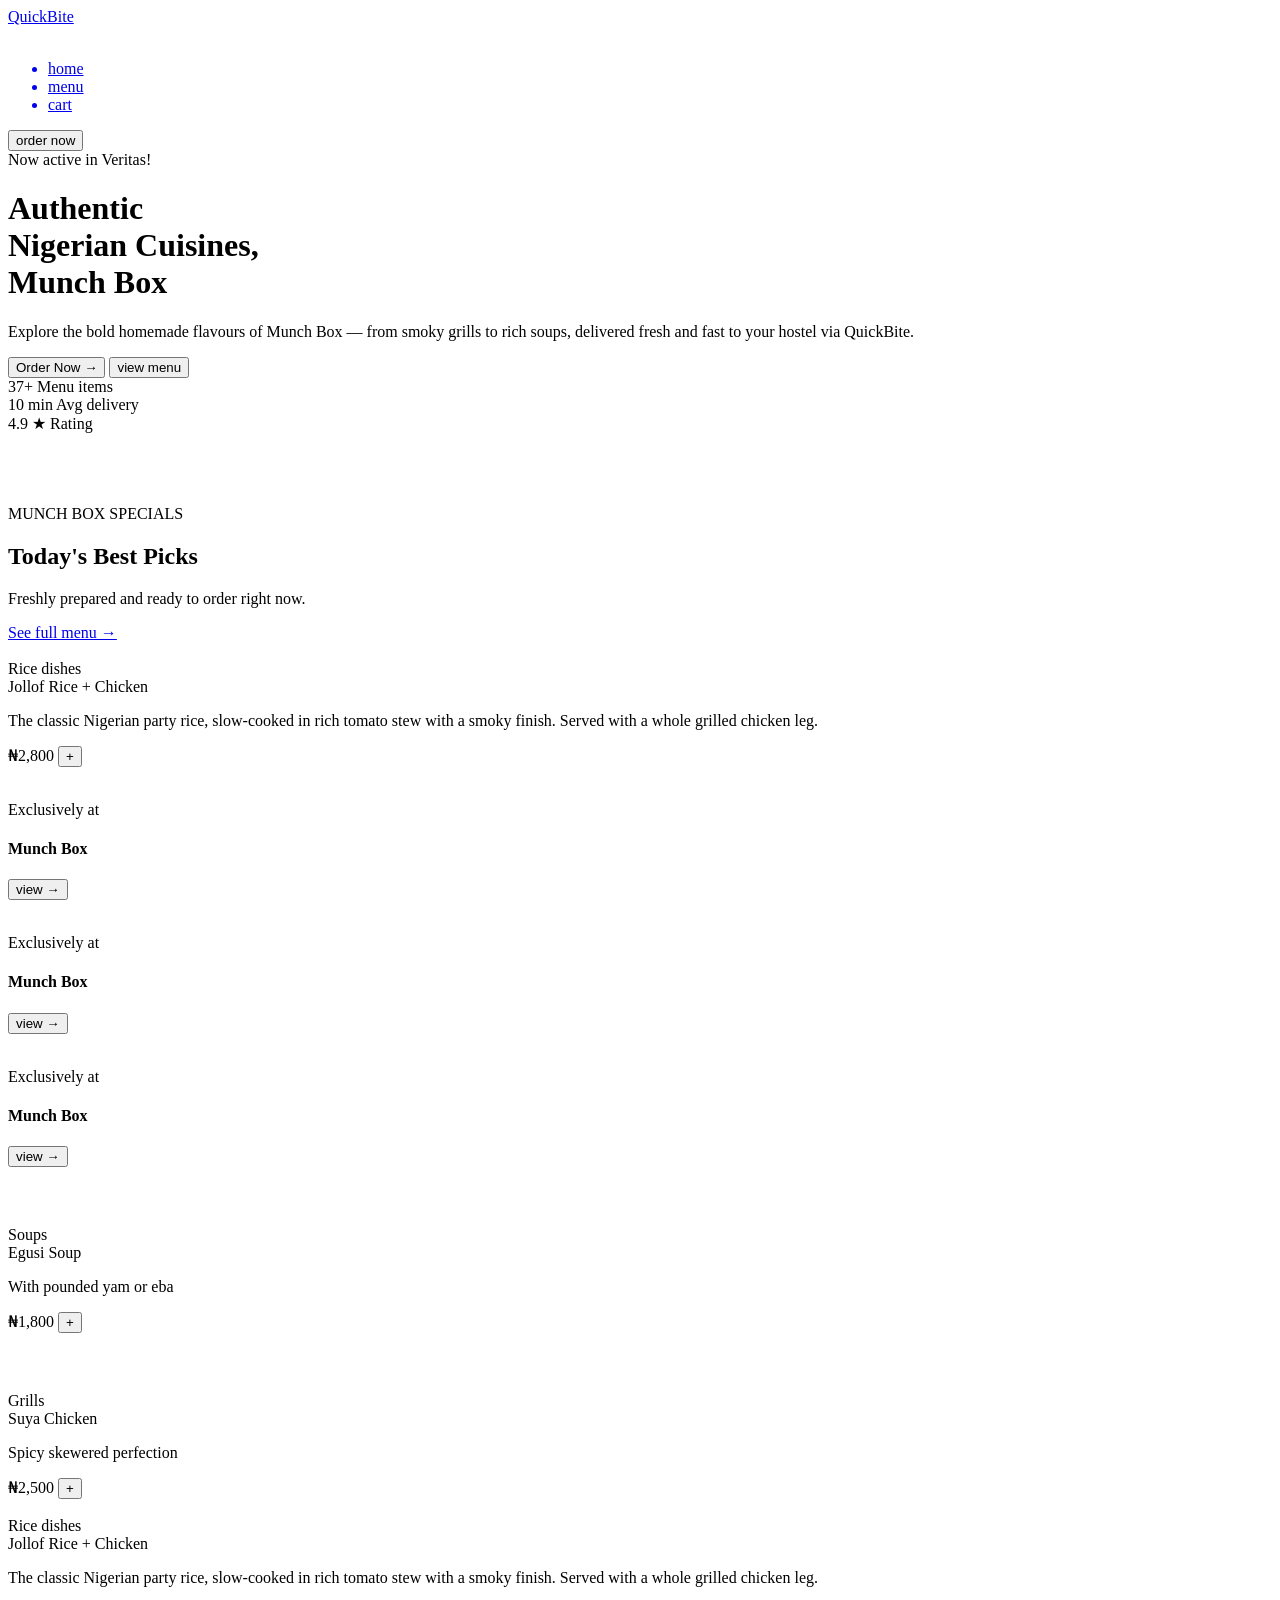
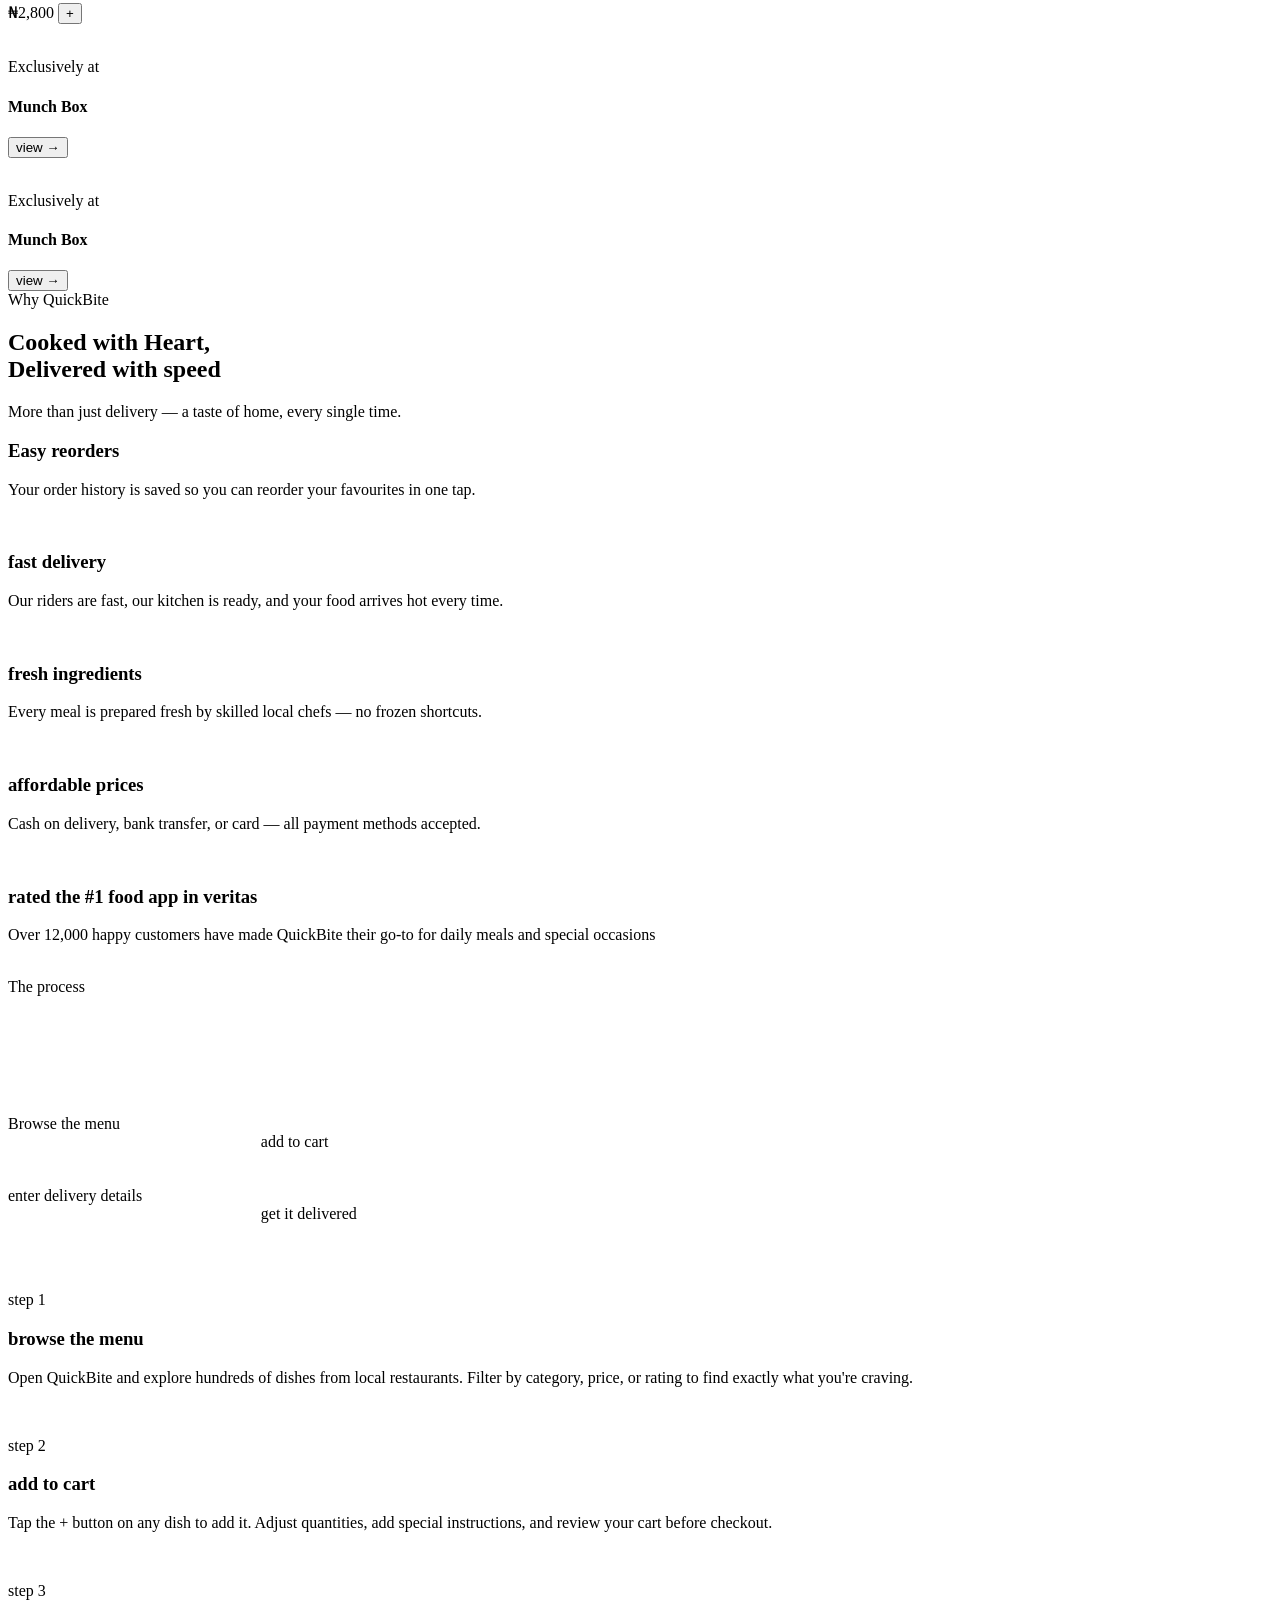
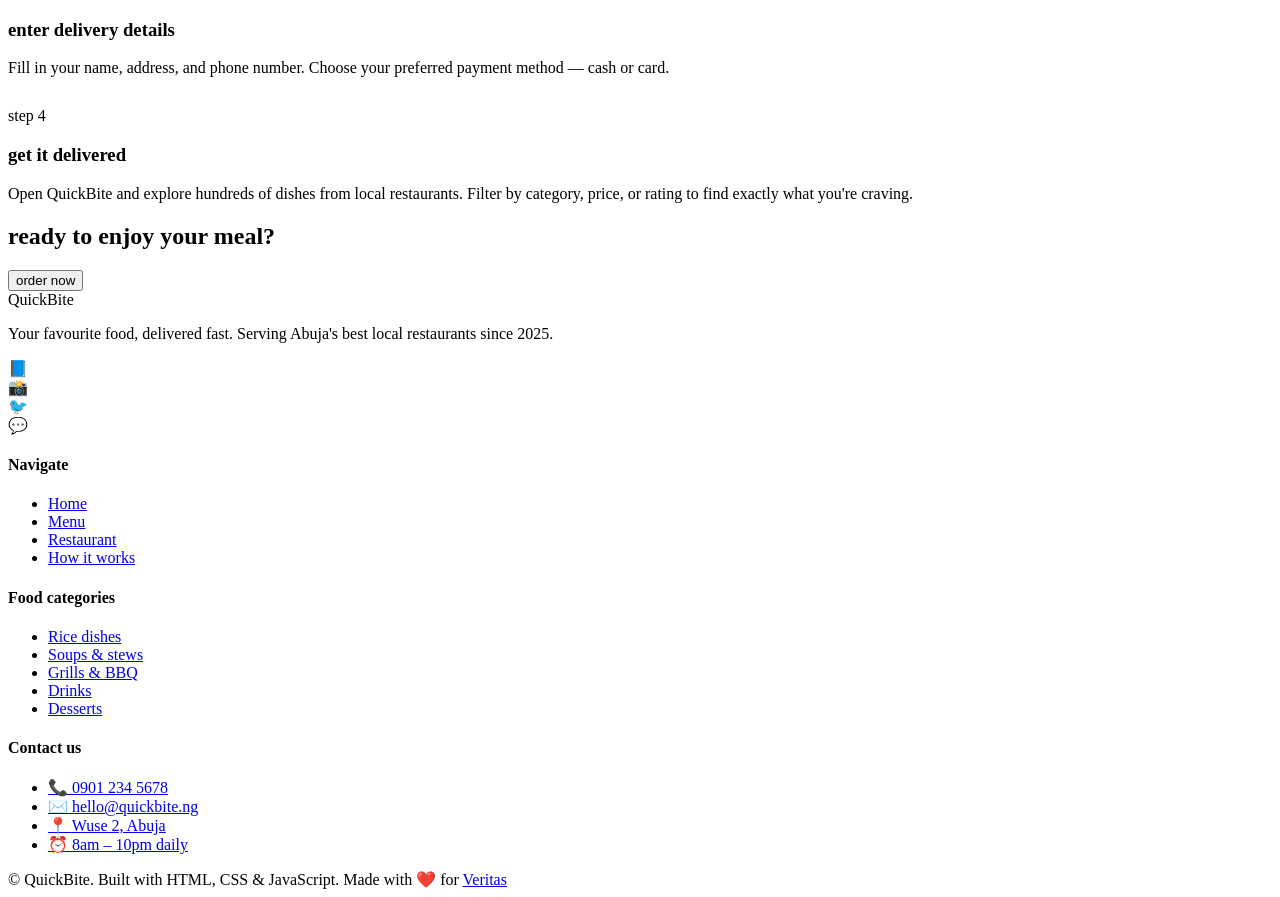
==== index.html @ 5c1d574b "AddedCart" ====
<!DOCTYPE html>
<html lang="en">
<head>
    <meta charset="UTF-8">
    <meta name="viewport" content="width=device-width, initial-scale=1.0">
    <link href="https://unpkg.com/aos@2.3.1/dist/aos.css" rel="stylesheet">
    
    <link rel="stylesheet" href="styles/style.css">
    <link rel="stylesheet" href="styles/index.css">
    
    <title>Home Page</title>
</head>

<body>

    <!-- //////////////////////////HEADER SECTION -->
    <header>

        <div class="logo">
           <a href="index.html" class="nav-logo">Quick<span>Bite</span></a>
        </div>


        <nav>
            <ul>
                <a href="index.html" >
                    <div class="active">
                     <img src="icons/house-blank (1).png" alt="">
                    <li>home</li>
                    </div>
                    
                </a>
                <a href="menu.html">
                    <!-- <img src="icons/rectangle-list.png" alt=""> -->
                    <li>menu</li>
                </a>
                
                <a href="cart.html">
                    <!-- <img src="" alt=""> -->
                    <li>cart</li>
                </a>
            </ul>
        </nav>


        <div class="right">
           

            <button class = "order">order now</button>
        </div>

    </header>
    <!-- ///////////////////HEADER SECTION ENDS HERE -->

    <main>


    
    <!-- /////////////////////////////// HERO SECTION -->

    <div class="hero">


        
        <!-- ///////////// SECTION1 -->
        <div class="section1">
            <div class="hero-pill">
      <div class="hero-pill-dot"></div>
      Now active in Veritas!
    </div>
         <h1 class="first_text">Authentic  <br>Nigerian Cuisines, <br> <span>Munch Box</span> </h1>
         <p>Explore the bold homemade flavours of Munch Box — from smoky grills to rich soups, delivered fresh and fast to your hostel via QuickBite.</p> 
        <div class="cta">
            <button class="order">Order Now →</button>
            <button class="view">view menu</button>
        </div>
         <div class="hero-stats">
      <div class="stat">
        <span class="stat-num">37+</span>
        <span class="stat-lbl">Menu items</span>
      </div>
      <div class="stat-divider"></div>
      <div class="stat">
        <span class="stat-num">10 min</span>
        <span class="stat-lbl">Avg delivery</span>
      </div>
      <div class="stat-divider"></div>
      <div class="stat">
        <span class="stat-num">4.9 ★</span>
        <span class="stat-lbl">Rating</span>
      </div>
    </div>
        </div>
        <!--  /////////////////SECTION1 ENDS HERE -->


        <!-- ///////////////////////SECTION2 -->
        <div class="section2">

            <div class="content1">
                <div class="box1">
                    <img src="images/eugene-krasnaok-ojDzHZHcVx4-unsplash.jpg" alt="">
                </div>
                <div class="box2">
                    <img src="images/spaghetti.webp" alt="">
                </div>
            </div>
            <div class="content2">
                <div class="box3">
                    <img src="images/okro soup.webp" alt="">
                </div>
                <div class="box4">
                    <img src="images/rakhmat-suwandi-aseI9y_OCHs-unsplash.jpg" alt="">
                </div>
            </div>

        </div>
        <!-- ////////////////////////SECTION2 ENDS HERE -->

        
    </div>

    <!-- /////////////////////HERO SECTION ENDS HERE -->

        
            <!-- //////////////////FEATURED FOOD SECTION -->

        <div class="featured">

            <div class="featured-header">
    <div>
      <div data-aos="fade-right" class="section-tag">MUNCH BOX SPECIALS</div>
      <h2  data-aos="fade-right" class="section-heading">Today's Best Picks</h2>
      <p data-aos="fade-right"class="section-sub">Freshly prepared and ready to order right now.</p>
    </div>
    <a href="#" class="see-all">See full menu →</a>
  </div>
             
            <div class="container">
                <div class="content1">

                    <!--////////// POPULAR DISH -->
                    <div data-aos="zoom-in-up"  class="box1">
                      <div class="food-img">
                        <img src="images/mohammad-fahim-pvqcYluq7UI-unsplash.jpg" alt="">
                       
                    </div>
                    <div class="food-content">
                        <div>
                        <div class="food-cat">Rice dishes</div>
                        <div class="food-name">Jollof Rice + Chicken</div>
                        <p class="food-desc">The classic Nigerian party rice, slow-cooked in rich tomato stew with a smoky finish. Served with a whole grilled chicken leg.</p>
                        </div>
                        <div class="food-footer">
                        <span class="food-price">₦2,800</span>
                        <button class="add-circle" onclick="addToCart(this)">+</button>
                        </div>
                    </div>
                    </div>


                    <div class="mid">
                        <div data-aos="zoom-in-up" class="box2">
                            <img src="images/abacha.webp" alt="">
                            <div class="overlay-text">
                                <p>Exclusively at</p>
                                <h4>Munch Box</h4>
                                <button>view  →</button>
                            </div>
                        </div>
                        <div data-aos="zoom-in-up" class="box3">
                            <img src="images/pepper soup.webp" alt="">
                             <div class="overlay-text">
                                <p>Exclusively at</p>
                                <h4>Munch Box</h4>
                                <button>view  →</button>
                            </div>
                        </div>
                    </div>
                    <div data-aos="zoom-in-up" class="box4">
                        <img src="images/yoad-shejtman-8ctWCIEFtss-unsplash.jpg" alt="">
                        <div class="overlay-text">
                                <p>Exclusively at</p>
                                <h4>Munch Box</h4>
                                <button>view  →</button>
                            </div>
                    </div>
                </div>

                <div class="content2">
                    <div class="top">
                        <div data-aos="zoom-in-up" class="box5">
                            
      <div class="food-img" style="font-size:52px">
        <img src="images/Egusi Soup & Fufu.webp" alt="">
      </div>
      <div class="food-content">
        <div class="food-cat">Soups</div>
        <div class="food-name">Egusi Soup</div>
        <p class="food-desc">With pounded yam or eba</p>
        <div class="food-footer">
          <span class="food-price">₦1,800</span>
          <button class="add-circle" onclick="addToCart(this)">+</button>
        </div>
      
    </div>
                        </div>
                        <div data-aos="zoom-in-up" class="box6">
                            <div class="food-img" style="font-size:52px">
                                <img src="images/marek-mucha-a74X5kHDs20-unsplash.jpg" alt="">
        <!-- <span class="food-badge" style="background:var(--brown)">New</span> -->
      </div>
      <div class="food-content">
        <div class="food-cat">Grills</div>
        <div class="food-name">Suya Chicken</div>
        <p class="food-desc">Spicy skewered perfection</p>
        <div class="food-footer">
          <span class="food-price">₦2,500</span>
          <button class="add-circle" onclick="addToCart(this)">+</button>
        </div>
      </div>
                        </div>
                    </div>
                    
                    <div data-aos="zoom-in-up" class="box7">
                        <div class="food-img">
                        <img src="images/fried rice.webp" alt="">
                       
                    </div>
                    <div class="food-content">
                        <div>
                        <div class="food-cat">Rice dishes</div>
                        <div class="food-name">Jollof Rice + Chicken</div>
                        <p class="food-desc">The classic Nigerian party rice, slow-cooked in rich tomato stew with a smoky finish. Served with a whole grilled chicken leg.</p>
                        </div>
                        <div class="food-footer">
                        <span class="food-price">₦2,800</span>
                        <button class="add-circle" onclick="addToCart(this)">+</button>
                        </div>
                    </div>
                    </div>

                    <div class="bottom">
                        <div data-aos="zoom-in-up" class="box8">
                            <img src="images/beans.webp" alt="">
                             <div class="overlay-text">
                                <p>Exclusively at</p>
                                <h4>Munch Box</h4>
                                <button>view  →</button>
                            </div>
                        </div>
                        <div data-aos="zoom-in-up" class="box9">
                            <img src="images/mac.webp" alt="">
                             <div class="overlay-text">
                                <p>Exclusively at</p>
                                <h4>Munch Box</h4>
                                <button>view  →</button>
                            </div>
                        </div>
                    </div>
                </div>
            </div>

        </div>
        <!--//////////////////////////////// FEATURED SECTIONN ENDS HERE -->


        <!-- //////////////////WHY CHOOSE US SECTION -->

        <div class="why">
        <div class="why-header">
    <div data-aos="fade-up" class="section-tag">Why QuickBite</div>
    <h2 data-aos="fade-up" class="section-heading">Cooked with Heart, <br>Delivered with speed</h2>
    <p data-aos="fade-up" class="section-sub">More than just delivery — a taste of home, every single time.</p>
  </div>

  <div class="container">
    <div class="content">
      <div class="top">
        <div data-aos="fade-right" class="left">
            <div class="text">
                <h3>Easy reorders </h3>
            <p>Your order history is saved so you can reorder your favourites in one tap.</p>
            </div>
            <img src="images/undraw_order-food_c92i.svg" alt="">
        </div>
        <div class="right">
            <div data-aos="fade-left" class="right_top">
                <div class="text">
                    <h3>fast delivery</h3>
                <p>Our riders are fast, our kitchen is ready, and your food arrives hot every time.</p>
                </div>
                <img src="images/undraw_on-the-way_zwi3.svg" alt="">                
            </div>
            <div class="right_bottom">
                <div data-aos="zoom-in" class="box1">
                    <div class="text">
                         <h3>fresh ingredients</h3>
                    <p>Every meal is prepared fresh by skilled local chefs — no frozen shortcuts.</p>
                    </div>
                    <img src="images/undraw_eating-together_mr7m.svg" alt="">                   
                </div>
                <div data-aos="zoom-in" class="box2">
                    <div class="text">
                        <h3>affordable prices</h3>
                    <p>Cash on delivery, bank transfer, or card — all payment methods accepted.</p>
                    </div>
                    <img src="images/undraw_wallet_diag.svg" alt="">
                </div>
            </div>
        </div>
      </div>
      <div data-aos="fade-up" class="bottom">
        <div class="text">
            <h3>rated the #1 food app in veritas</h3>
        <p>Over 12,000 happy customers have made QuickBite their go-to for daily meals and special occasions</p>
        </div>
        <img src="images/undraw_user-feedback_5fp8.svg" alt="">
      </div>
  </div>

  </div>
        </div>
        <!--///////////////// WHY CHOOSE US SECTION ENDS HERE -->



        <!--////////// HOW IT WORKS SECTION -->

        <div class="how">
        <div class="how-header">
    <div data-aos="fade-right" class="section-tag">The process</div>
    <h2 data-aos="fade-right" class="section-heading">Ordering is Simple</h2>
    <p data-aos="fade-right" class="section-sub">Four easy steps from craving to your doorstep.</p>
  </div>

  <div class="container">
    <div class="section1">
        <div class="content">
            <div class="card">
                <div data-aos="fade-right" class="image">
                    <img src="images/undraw_order-food_c92i.svg" alt="">
                </div>
                <div class="text">Browse the menu</div>
            </div>
            
            <div class="card" style="margin-left: 20%;">
                <div class="text">add to cart</div>
                <div data-aos="fade-right" class="image">
                    <img src="images/undraw_shopping-app_b80f.svg" alt="">
                </div>
                
            </div>
            <div class="card">
               <div data-aos="fade-right" class="image">
                <img src="images/undraw_details_sgb2.svg" alt="">
               </div>
                <div class="text">enter delivery details</div>
            </div>
            <div class="card" style="margin-left: 20%">
                <div class="text">get it delivered</div>
                <div data-aos="fade-right" class="image">
                    <img src="images/undraw_on-the-way_zwi3.svg" alt="">
                </div>
                
            </div>
            
        </div>
    </div>
    <div class="section2">
        <div  data-aos="fade-left" class="text" style="margin-top: 50px;">
            <div class="count">step 1</div>
            <h3>browse the menu</h3>
            <p>Open QuickBite and explore hundreds of dishes from local restaurants. Filter by category, price, or rating to find exactly what you're craving.</p>
        </div>
         <div data-aos="fade-left" class="text" style="margin-top: 50px;">
            <div class="count">step 2</div>
            <h3>add to cart</h3>
            <p>Tap the + button on any dish to add it. Adjust quantities, add special instructions, and review your cart before checkout.</p>
        </div>
         <div data-aos="fade-left" class="text" style="margin-top: 50px;">
            <div class="count">step 3</div>
            <h3>enter delivery details</h3>
            <p>Fill in your name, address, and phone number. Choose your preferred payment method — cash or card.</p>
        </div>
         <div data-aos="fade-left" class="text" style="margin-top: 30px;">
            <div class="count">step 4</div>
            <h3>get it delivered</h3>
            <p>Open QuickBite and explore hundreds of dishes from local restaurants. Filter by category, price, or rating to find exactly what you're craving.</p>
        </div>
    </div>
  </div>
        </div>
        <!-- ///////////////HOW IT WORKS SECTION ENDS HERE -->


        <!--/////////// FINAL QUESTION SECTION -->
        <div class="final">
            <h2 data-aos="fade-up">ready to enjoy your meal?</h2>
            <div data-aos="fade-up" class="button">
                <button>order now</button>
            </div>
        </div>
        
        </main>
        <!-- ////////////FINAL QUESTION SECTION ENDS HERE -->

        <!-- ── FOOTER ── -->
<footer>
  <div class="footer-top">
    <div class="footer-brand">
      <div class="footer-logo">Quick<span>Bite</span></div>
      <p>Your favourite food, delivered fast. Serving Abuja's best local restaurants since 2025.</p>
      <div class="footer-social">
        <div class="social-btn">📘</div>
        <div class="social-btn">📸</div>
        <div class="social-btn">🐦</div>
        <div class="social-btn">💬</div>
      </div>
    </div>

    <div class="footer-col">
      <h4>Navigate</h4>
      <ul>
        <li><a href="#hero">Home</a></li>
        <li><a href="#featured">Menu</a></li>
        <li><a href="#why">Restaurant</a></li>
        <li><a href="#how">How it works</a></li>
      </ul>
    </div>

    <div class="footer-col">
      <h4>Food categories</h4>
      <ul>
        <li><a href="#">Rice dishes</a></li>
        <li><a href="#">Soups & stews</a></li>
        <li><a href="#">Grills & BBQ</a></li>
        <li><a href="#">Drinks</a></li>
        <li><a href="#">Desserts</a></li>
      </ul>
    </div>

    <div class="footer-col">
      <h4>Contact us</h4>
      <ul>
        <li><a href="#">📞 0901 234 5678</a></li>
        <li><a href="#">✉️ hello@quickbite.ng</a></li>
        <li><a href="#">📍 Wuse 2, Abuja</a></li>
        <li><a href="#">⏰ 8am – 10pm daily</a></li>
      </ul>
    </div>
  </div>

  <div class="footer-bottom">
    <span>&copy; <span id="year"></span> QuickBite. Built with HTML, CSS & JavaScript.</span>
    <span>Made with ❤️ for <a href="#">Veritas</a></span>
  </div>
</footer>


<script src="scripts/index.js"></script>
   
</body>
<script src="https://unpkg.com/aos@2.3.1/dist/aos.js"></script>
<script>
  AOS.init();
</script>
</html>
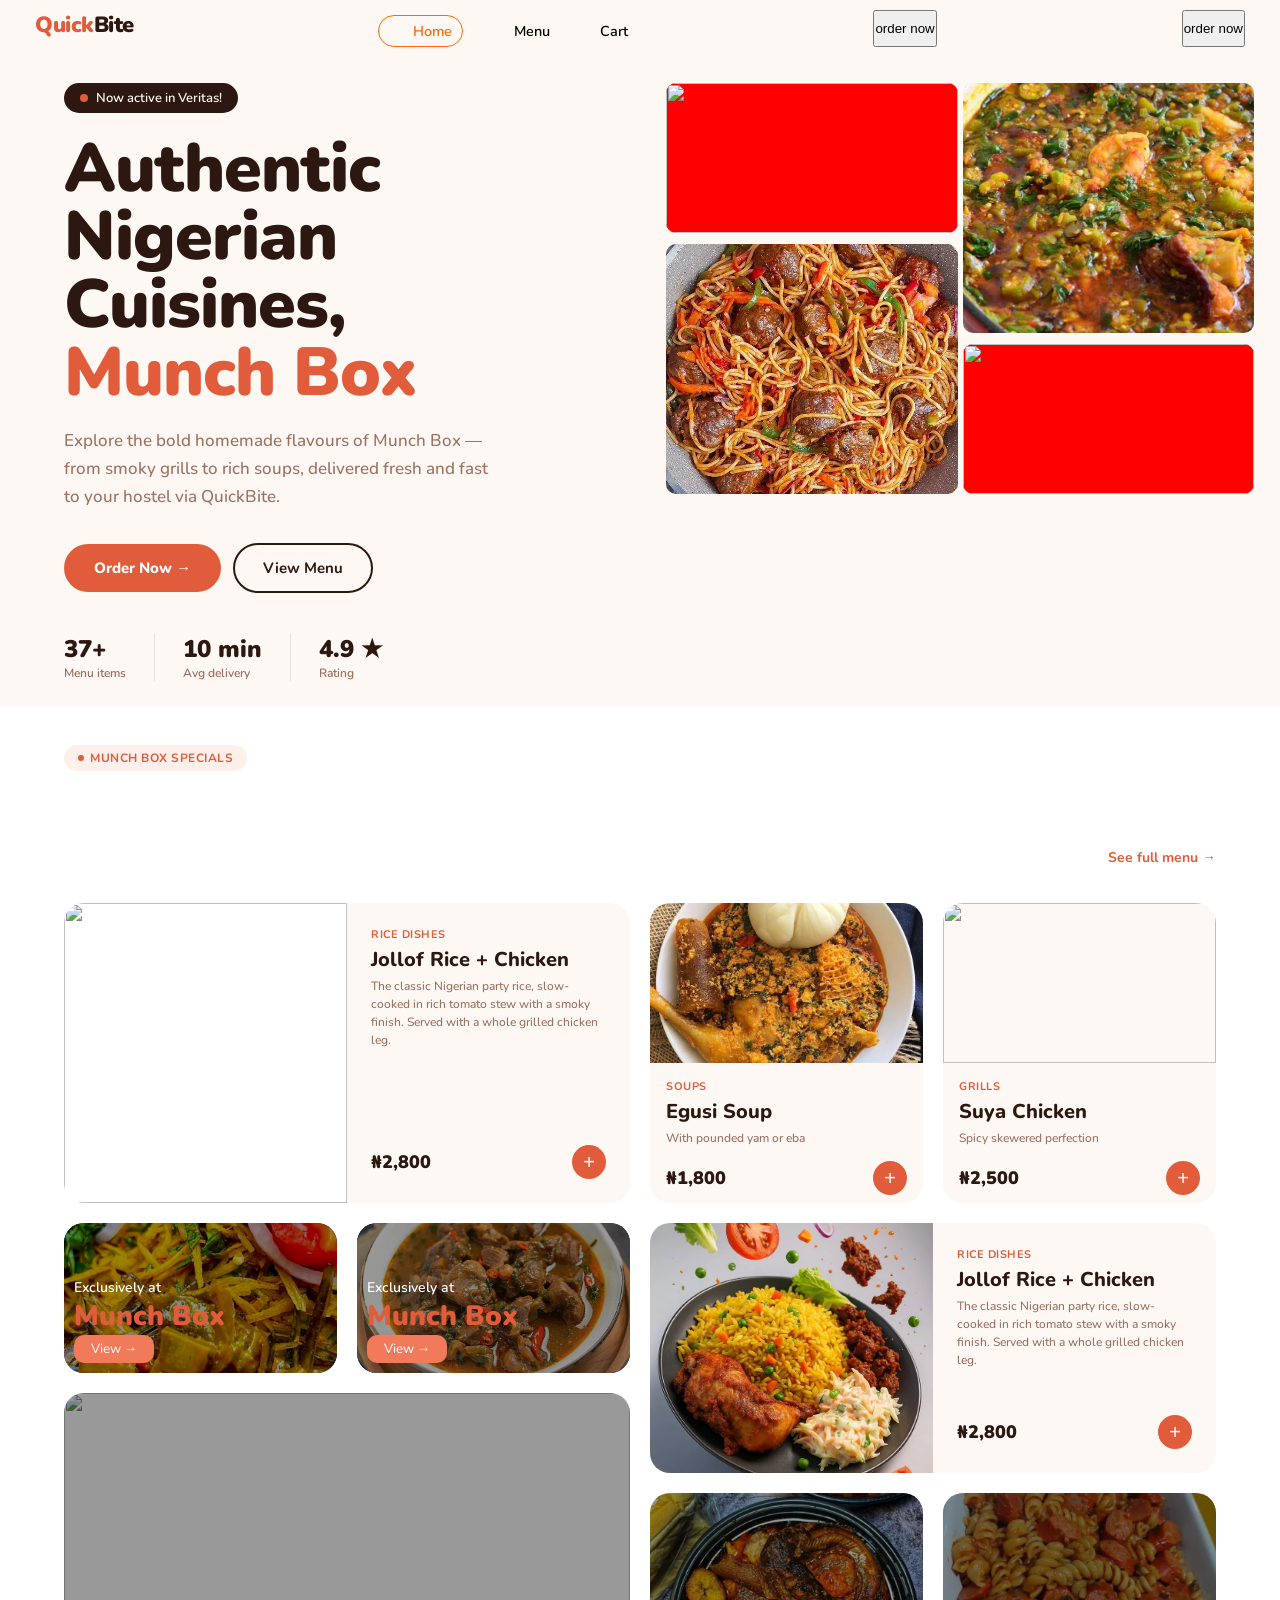
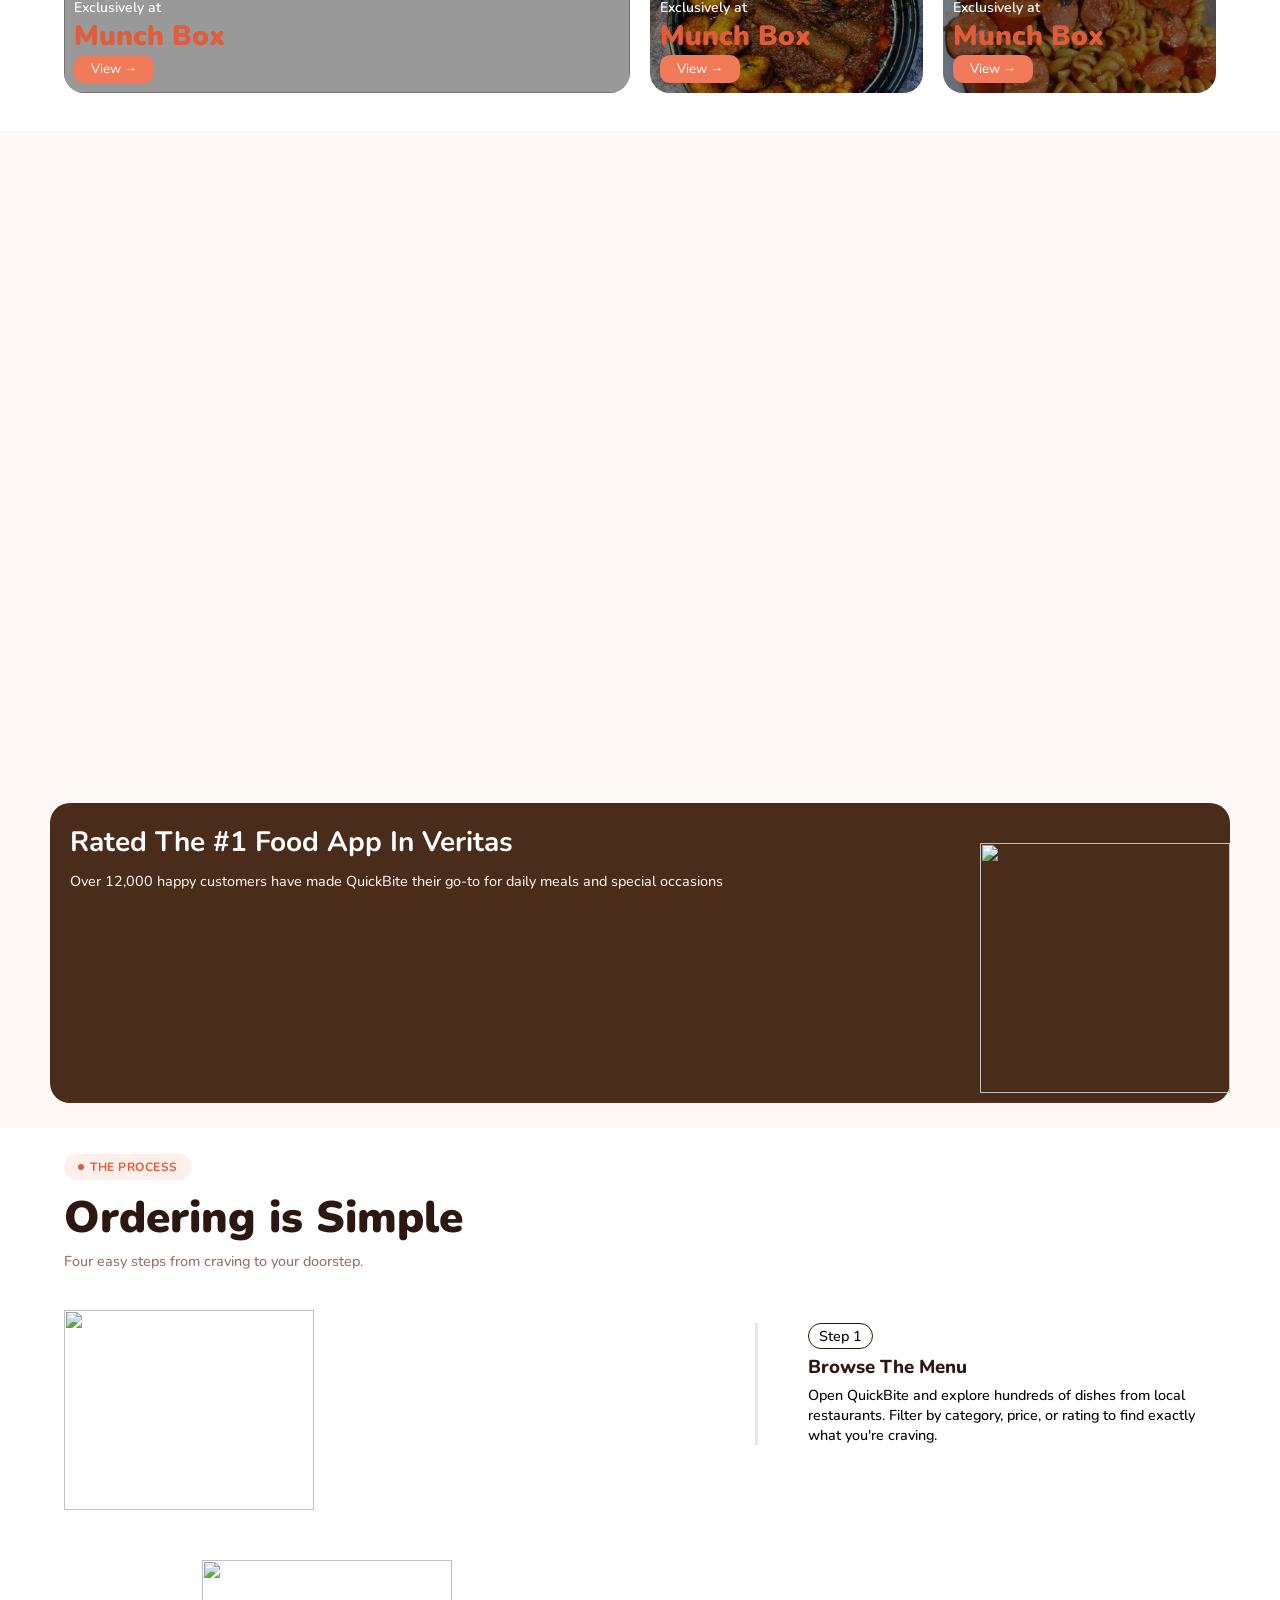
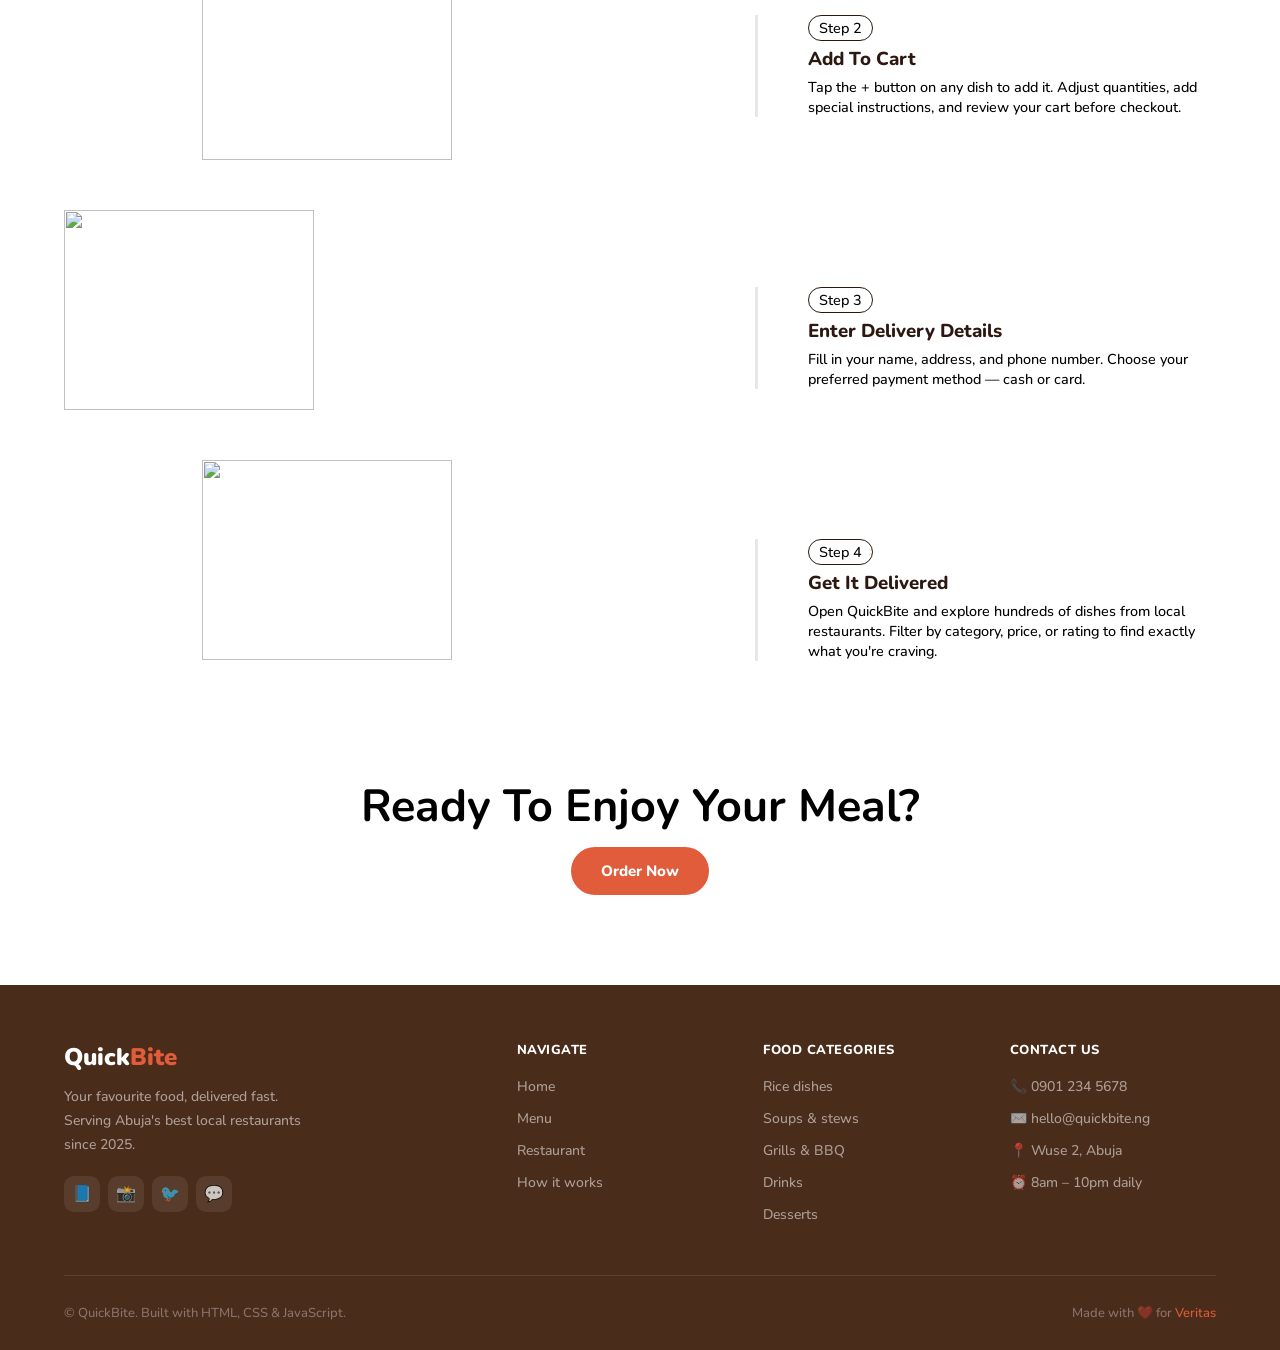
==== commit 7b78cece: "CommentedCart" ====
--- a/index.html
+++ b/index.html
@@ -43,11 +43,12 @@
         </nav>
 
 
-        <div class="right">
-           
+    
 
             <button class = "order">order now</button>
         </div>
+            <button class = "money" >order now</button>
+   
 
     </header>
     <!-- ///////////////////HEADER SECTION ENDS HERE -->
--- a/styles/style.css
+++ b/styles/style.css
@@ -0,0 +1,148 @@
+/* @import url('https://fonts.googleapis.com/css2?family=Alan+Sans:wght@300..900&family=Montserrat:ital,wght@0,100..900;1,100..900&display=swap'); */
+
+
+@import url('https://fonts.googleapis.com/css2?family=Nunito:ital,wght@0,200..1000;1,200..1000&display=swap');
+
+
+/* .montserrat-<uniquifier> {
+  font-family: "Montserrat", sans-serif;
+  font-optical-sizing: auto;
+  font-weight: <weight>;
+  font-style: normal;
+} */
+
+  :root {
+    --orange: #E05C3A;
+    --orange-light: #F07A5A;
+    --orange-pale: #FDF0EB;
+    --brown: #2C1810;
+    --brown-mid: #4A2C1A;
+    --brown-light: #7A4A30;
+    --white: #FFFFFF;
+    --cream: #FDF8F4;
+    --cream2: #F5EDE4;
+    --text: #2C1810;
+    --muted: #9A7060;
+    --border: rgba(44,24,16,0.1);
+    --radius: 20px;
+    --radius-sm: 12px;
+  }
+
+  .nav-logo {
+    font-size: 22px;
+    font-weight: 900;
+    color: var(--orange);
+    text-decoration: none;
+    letter-spacing: -0.5px;
+    /* margin-left: 55px; */
+  }
+
+  .nav-logo span { color: var(--brown); }
+
+*{
+    margin : 0;
+    padding: 0;
+    box-sizing: border-box;
+}
+
+body{
+      font-family: "Nunito", sans-serif;
+      background: var(--cream);
+}
+
+
+header{
+    display: flex;
+    justify-content: space-between;
+    padding: 10px 35px;
+}
+
+nav{
+    width: 250px;
+    margin-top: 5px ;
+}
+
+nav ul{
+    display: flex;
+    width: 100%;
+    justify-content: space-between;
+   
+}
+
+nav ul a{
+    display: flex;
+    align-items: center;
+    text-decoration: none;
+    color: #000;
+     gap: 10px;
+}
+
+nav ul a img{
+    width: 14px;
+    height: 14px;
+    margin-top: 2px;
+}
+
+nav ul li{
+    list-style-type: none;
+    text-transform: capitalize;
+    font-weight: 600;
+    /* color: #a1a1a1; */
+    font-size: .9rem;
+}
+
+nav ul a .active{
+    border: 1px solid #FF6B00;
+    display: flex;
+    padding: 5px 10px;
+    gap: 10px;
+    border-radius: 20px;
+}
+
+nav ul a .active li{
+    color: #FF6B00;
+}
+
+
+
+.right button{
+    background-color: #FF6B00;
+    padding: 12px 25px;
+    border-radius: 50px;
+    border: none;
+    color: #fff;
+    text-transform: capitalize;
+}
+
+.right .order {
+    background: var(--orange);
+    color: white;
+    border: none;
+    /* Reduced padding and font-size */
+    padding: 10px 22px; 
+    font-size: 14px;
+    
+    border-radius: 99px;
+    font-family: 'Nunito', sans-serif;
+    font-weight: 800;
+    cursor: pointer;
+    transition: all 0.3s ease;
+    text-decoration: none;
+    display: inline-flex; /* Changed to inline-flex to align arrow perfectly */
+    align-items: center;
+    gap: 8px; /* Space between text and arrow */
+}
+
+.right .order::after {
+    content: '→'; 
+    transition: transform 0.3s ease;
+}
+
+.right .order:hover {
+    background: #e67e22;
+    padding-right: 26px;
+}
+
+.right .order:hover::after {
+    transform: translateX(5px);
+}
--- a/styles/index.css
+++ b/styles/index.css
@@ -0,0 +1,994 @@
+  :root {
+    --orange: #E05C3A;
+    --orange-light: #F07A5A;
+    --orange-pale: #FDF0EB;
+    --brown: #2C1810;
+    --brown-mid: #4A2C1A;
+    --brown-light: #7A4A30;
+    --white: #FFFFFF;
+    --cream: #FDF8F4;
+    --cream2: #F5EDE4;
+    --text: #2C1810;
+    --muted: #9A7060;
+    --border: rgba(44,24,16,0.1);
+    --radius: 20px;
+    --radius-sm: 12px;
+  }
+
+  html{
+    overflow-x: hidden;
+  }
+
+ 
+  
+  .section-tag {
+    display: inline-flex;
+    align-items: center;
+    gap: 6px;
+    background: var(--orange-pale);
+    color: var(--orange);
+    font-size: 12px;
+    font-weight: 700;
+    padding: 5px 14px;
+    border-radius: 99px;
+    margin-bottom: 14px;
+    letter-spacing: 0.5px;
+    text-transform: uppercase;
+  }
+
+  .section-tag::before {
+    content: '';
+    width: 6px; height: 6px;
+    background: var(--orange);
+    border-radius: 50%;
+  }
+
+  .section-heading {
+    font-size: clamp(28px, 4vw, 44px);
+    font-weight: 900;
+    line-height: 1.1;
+    color: var(--brown);
+    margin-bottom: 8px;
+  }
+
+  .section-sub {
+    font-size: 16px;
+    color: var(--muted);
+    font-weight: 500;
+    max-width: 480px;
+    line-height: 1.6;
+  }
+
+
+.hero{
+    width: 100%;
+    display: flex;
+}
+
+.hero .section1{
+    width: 50%;
+    padding:2% 5% ;
+}
+
+
+  .hero-pill {
+    display: inline-flex;
+    align-items: center;
+    gap: 8px;
+    background: var(--brown);
+    color: var(--cream);
+    font-size: 13px;
+    font-weight: 600;
+    padding: 6px 16px;
+    border-radius: 99px;
+    margin-bottom: 22px;
+    width: fit-content;
+  }
+
+  .hero-pill-dot {
+    width: 8px; height: 8px;
+    background: var(--orange);
+    border-radius: 50%;
+    animation: pulse 1.8s ease-in-out infinite;
+  }
+
+  @keyframes pulse {
+    0%, 100% { opacity: 1; transform: scale(1); }
+    50% { opacity: 0.6; transform: scale(0.85); }
+  }
+
+.hero .section1 .first_text{
+   font-size: clamp(36px, 5.5vw, 68px);
+    font-weight: 900;
+    line-height: 1.0;
+    color: var(--brown);
+    margin-bottom: 20px;
+    letter-spacing: -1px;
+}
+
+.hero .section1 .first_text span{
+    color: var(--orange);
+   
+}
+
+.hero .section1 p{
+     font-size: 17px;
+    color: var(--muted);
+    font-weight: 500;
+    line-height: 1.65;
+    margin-bottom: 32px;
+    max-width: 440px;
+}
+
+.hero .cta{
+     display: flex;
+    gap: 12px;
+    align-items: center;
+    margin-bottom: 40px;
+}
+
+.hero .cta .order{
+     background: var(--orange);
+    color: white;
+    border: none;
+    padding: 14px 30px;
+    border-radius: 99px;
+    font-family: 'Nunito', sans-serif;
+    font-size: 15px;
+    font-weight: 800;
+    cursor: pointer;
+    transition: all 0.2s;
+    text-decoration: none;
+    display: inline-block;
+}
+
+.hero .cta .view{
+     background: transparent;
+    color: var(--brown);
+    border: 2px solid var(--brown);
+    padding: 13px 28px;
+    border-radius: 99px;
+    font-family: 'Nunito', sans-serif;
+    font-size: 15px;
+    font-weight: 700;
+    cursor: pointer;
+    transition: all 0.2s;
+    text-decoration: none;
+    display: inline-block;
+    text-transform: capitalize;
+}
+
+ .hero-stats {
+    display: flex;
+    gap: 28px;
+  }
+
+  .stat { display: flex; flex-direction: column; }
+  .stat-num { font-size: 24px; font-weight: 900; color: var(--brown); }
+  .stat-lbl { font-size: 12px; font-weight: 600; color: var(--muted); }
+
+  .stat-divider {
+    width: 1px;
+    background: var(--border);
+    align-self: stretch;
+  }
+
+.hero .section2{
+    /* background-color: red; */
+    width: 50%;
+    display: flex;
+    gap: 5px;
+    padding: 2%;
+}
+
+.hero .section2 .content1, .hero .section2 .content2{
+    /* background-color: blue; */
+    width: 50%;
+    display: flex;
+    flex-direction: column;
+    gap: 5px;
+}
+
+.hero .section2 .content1 .box1 img , .hero .section2 .content2 .box4 img{
+    height: 150px;
+    width: 100%;
+    background-color: red;
+    border-radius: 10px;
+    object-fit: cover;
+}
+
+.hero .section2 img{
+    width: 100%;
+    object-fit: contain;
+    
+}
+
+.hero .section2 .content1 .box2 img, .hero .section2 .content2 .box3 img{
+    height: 250px;
+    width: 100%;
+    background-color: green;
+    border-radius: 10px;
+    object-fit: cover;
+}
+
+/* 🔥 Smooth hover lift effect */
+.hero .section2 img {
+    transition: transform 0.4s ease, box-shadow 0.4s ease;
+}
+
+
+.hero .section2 .box1 img {
+    animation: float 6s ease-in-out infinite;
+}
+
+.hero .section2 .box2 img {
+    animation: float 6s ease-in-out infinite;
+    animation-delay: 1s;
+}
+
+.hero .section2 .box3 img {
+    animation: float 6s ease-in-out infinite;
+    animation-delay: 2s;
+}
+
+.hero .section2 .box4 img {
+    animation: float 6s ease-in-out infinite;
+    animation-delay: 3s;
+}
+
+
+
+/* Floating animation */
+@keyframes float {
+    0% { transform: translateY(0px); }
+    50% { transform: translateY(-10px); }
+    100% { transform: translateY(0px); }
+}
+
+
+
+.choose h2{
+    text-transform: capitalize;
+    text-align: center;
+}
+
+.choose .container{
+    width: 100%;
+    display: flex;
+    justify-content: center;
+    gap: 5px;
+    margin-top: 2%;
+}
+
+.choose .container .content1, .choose .container .content2{
+    width: 30%;
+    height: max-content;
+    /* background-color: red; */
+    display: flex;
+    flex-direction: column;
+    gap: 5px;
+}
+
+.choose .container .content1 .box1, .choose .container .content2 .box4{
+    width: 100%;
+    height: 180px;
+    background-color: green;
+    border-radius: 10px;
+}
+
+.choose .container .content1 .box2, .choose .container .content2 .box3{
+    width: 100%;
+    height: 280px;
+    background-color:blue ;
+    border-radius: 10px;
+}
+
+.featured{
+    padding: 3% 5%;
+    background-color: #fff;
+}
+
+
+  .featured-header {
+    display: flex;
+    justify-content: space-between;
+    align-items: flex-end;
+    margin-bottom: 36px;
+  }
+
+  .see-all {
+    color: var(--orange);
+    text-decoration: none;
+    font-weight: 700;
+    font-size: 14px;
+    display: flex;
+    align-items: center;
+    gap: 4px;
+    transition: gap 0.2s;
+  }
+  .see-all:hover { gap: 8px; }
+
+.featured .container{
+    width: 100%;
+    display: flex;
+    gap: 20px;
+}
+
+.featured .content1 {
+    width: 50%;
+    height: max-content;
+    display: flex;
+    flex-direction: column;
+    gap: 20px;
+}
+
+.featured .content1 .box1, .featured .content1 .box4{
+    width: 100%;
+    height: 300px;
+    /* background-color: red; */
+    border-radius: 10px;
+    position: relative;
+}
+
+.featured .content1 .box4 img{
+    width: 100%;
+    height: 300px;
+    object-fit: cover;
+    border-radius: 20px;
+}
+
+.featured .content1 .box1, .featured .content2 .box7{
+    display: flex;
+    border-radius: 20px;
+}
+
+.featured .content1 .mid{
+    display: flex;
+    width: 100%;
+    gap: 20px;
+}
+
+.featured .content1 .mid .box2, .featured .content1 .mid .box3{
+    width: 50%;
+    height: 150px;
+    background-color: blue;
+    border-radius: 10px;
+    border-radius: 20px;
+    position: relative;
+}
+
+.featured .content1 .mid .box2 .overlay-text, .featured .content1 .mid .box3 .overlay-text{
+    position: absolute;
+    top: 0;
+    background-color: rgba(0,0,0,0.4);
+    width: 100%;
+    height: 150px;
+    
+    border-radius: 20px;
+    padding: 10px;
+    display: flex;
+    flex-direction: column;
+    justify-content: end;
+}
+
+.featured .content1 .box4 .overlay-text{
+  position: absolute;
+    top: 0;
+    background-color: rgba(0,0,0,0.4);
+    width: 100%;
+    height: 300px;
+    
+    border-radius: 20px;
+    padding: 10px;
+    display: flex;
+    flex-direction: column;
+    justify-content: end;
+}
+
+.featured .content2 .bottom .box8 .overlay-text, .featured .content2 .bottom .box9 .overlay-text{
+position: absolute;
+    top: 0;
+    background-color: rgba(0,0,0,0.4);
+    width: 100%;
+    height: 200px;
+    
+    border-radius: 20px;
+    padding: 10px;
+    display: flex;
+    flex-direction: column;
+    justify-content: end;
+}
+
+.featured .content1 .mid .box2 .overlay-text p, .featured .content1 .mid .box3 .overlay-text p{
+  color: var(--white);
+  font-weight: 600;
+  font-size: 14px;
+}
+
+.featured .content2 .bottom .box8 p, .featured .content2 .bottom .box9 p{
+   color: var(--white);
+  font-weight: 600;
+  font-size: 14px;
+}
+
+.featured .content1 .box4 .overlay-text p{
+  color: var(--white);
+  font-weight: 600;
+  font-size: 14px;
+}
+
+.featured .content1 .mid .box2 .overlay-text h4, .featured .content1 .mid .box3 .overlay-text h4{
+  font-weight: 900;
+   font-size: 28px;
+  color: var(--orange);  
+  text-transform: capitalize;
+}
+
+.featured .content1 .box4 .overlay-text h4{
+  font-weight: 900;
+   font-size: 28px;
+  color: var(--orange);  
+  text-transform: capitalize;
+}
+
+.featured .content2 .bottom .box8 h4, .featured .content2 .bottom .box9 h4{
+  font-weight: 900;
+   font-size: 28px;
+  color: var(--orange);  
+  text-transform: capitalize;
+}
+
+.featured .content1 .mid .box2 .overlay-text button, .featured .content1 .mid .box3 .overlay-text  button{
+  width: 80px;
+  text-transform: capitalize;
+  font-family: "Nunito", sans-serif;
+  padding: 5px;
+  border-radius: 10px;
+  color: var(--white);
+  background-color: var(--orange-light);
+  border: none;
+}
+
+.featured .content1 .box4 .overlay-text button{
+   width: 80px;
+  text-transform: capitalize;
+  font-family: "Nunito", sans-serif;
+  padding: 5px;
+  border-radius: 10px;
+  color: var(--white);
+  background-color: var(--orange-light);
+  border: none;
+}
+
+.featured .content2 .bottom .box8 .overlay-text button, .featured .content2 .bottom .box9 .overlay-text button{
+  width: 80px;
+  text-transform: capitalize;
+  font-family: "Nunito", sans-serif;
+  padding: 5px;
+  border-radius: 10px;
+  color: var(--white);
+  background-color: var(--orange-light);
+  border: none;
+}
+
+.featured .content1 .mid .box2 img, .featured .content1 .mid .box3 img{
+   width: 100%;
+   height: 150px;
+   object-fit: cover;
+   border-radius: 20px;
+}
+
+.featured .content2{
+    width: 50%;
+    height: max-content;
+    display: flex;
+    flex-direction: column;
+    gap: 20px;
+}
+
+.featured .content2 .top{
+    display: flex;
+    gap: 20px;
+}
+
+.featured .content2 .box5, .featured .content2 .box6{
+    width: 50%;
+    height: 300px;
+     background: var(--cream);
+    border-radius: 10px;
+    border-radius: 20px;
+}
+
+.featured .content2 .box7{
+    width: 100%;
+    height: 250px;
+    /* background-color: green; */
+    border-radius: 10px;
+}
+
+.featured .content2 .bottom{
+    display: flex;
+    gap: 20px;
+}
+
+.featured .content2 .bottom .box8, .featured .content2 .bottom .box9{
+     width: 50%;
+    height: 200px;
+    /* background-color: blue; */
+    border-radius: 10px;
+    position: relative;
+}
+
+.featured .content2 .bottom .box8 img, .featured .content2 .bottom .box9 img{
+    object-fit: cover;
+    width: 100%;
+    height: 200px;
+    border-radius: 20px;
+}
+
+.featured .content1 .box1 .food-img, .featured .content2 .box7 .food-img {
+    width: 50%;
+    object-fit: cover;
+    
+}
+
+.featured .content1 .box1 img{
+    width: 100%;
+    object-fit: cover;
+    height: 300px;
+    border-top-left-radius: 20px;
+    border-bottom-left-radius: 20px;
+}
+
+.featured .content2 .box7 img{
+     width: 100%;
+    object-fit: cover;
+    height: 250px;
+    border-top-left-radius: 20px;
+    border-bottom-left-radius: 20px;
+}
+
+.featured .content1 .box1 .food-content, .featured .content2 .box7 .food-content{
+    width: 50%;
+     padding: 24px; display: flex; 
+     flex-direction: column; 
+     justify-content: space-between;
+     background: var(--cream);
+     border-top-right-radius: 20px;
+     border-bottom-right-radius: 20px;
+}
+
+.food-cat {
+    font-size: 11px;
+    font-weight: 700;
+    color: var(--orange);
+    text-transform: uppercase;
+    letter-spacing: 0.5px;
+    margin-bottom: 4px;
+  }
+
+  .food-name {
+    font-size: 20px;
+    font-weight: 800;
+    color: var(--brown);
+    margin-bottom: 4px;
+  }
+
+  .food-card.big .food-name { font-size: 22px; margin-bottom: 8px; }
+
+  .food-desc {
+    font-size: 12px;
+    color: var(--muted);
+    font-weight: 500;
+    line-height: 1.5;
+    margin-bottom: 14px;
+  }
+
+  .food-footer {
+    display: flex;
+    justify-content: space-between;
+    align-items: center;
+  }
+
+  .food-price {
+    font-size: 18px;
+    font-weight: 900;
+    color: var(--brown);
+  }
+
+  .food-card.big .food-price { font-size: 24px; }
+
+ .add-circle {
+    width: 34px; height: 34px;
+    background: var(--orange);
+    border-radius: 50%;
+    border: none;
+    color: white;
+    font-size: 20px;
+    font-weight: 400;
+    cursor: pointer;
+    display: flex; align-items: center; justify-content: center;
+    transition: all 0.2s;
+    flex-shrink: 0;
+    line-height: 1;
+  }
+
+  .add-circle:hover { background: var(--brown); transform: rotate(90deg) scale(1.1); }
+  
+.featured .content2 .box5 .food-img, .featured .content2 .box6 .food-img {
+    /* background: var(--cream2); */
+    display: flex;
+    align-items: center;
+    justify-content: center;
+    font-size: 56px;
+    height: 160px;
+    position: relative;
+   
+  }
+
+  .featured .content2 .box5 .food-img img, .featured .content2 .box6 .food-img img{
+    object-fit: cover;
+    width: 100%;
+    height: 160px;
+     border-top-left-radius: 20px;
+    border-top-right-radius: 20px;
+  }
+
+  .featured .content2 .box5 .food-content, .featured .content2 .box6 .food-content { padding: 16px; }
+
+
+  .why{
+    padding: 2%;
+  }
+  .why-header { text-align: center; margin-bottom: 48px; }
+  .why-header .section-sub { margin: 0 auto; }
+
+  .why .container{
+    width: 100%;
+    display: flex;
+    padding: 0% 2%;
+    justify-content: center;
+    /* background-color: red; */
+  }
+
+.why .container .content{
+  display: flex;
+  flex-direction: column;
+  gap: 20px;
+}
+
+  .why .container .top{
+    width: 100%;
+    height: max-content;
+    /* background-color: green; */
+    display: flex;
+    gap: 20px;
+  }
+
+  .why .container .left{
+    padding: 20px;
+    width: 50%;
+    height: 400px;
+    background: var(--orange);
+    border-radius: 20px;
+    position: relative;
+  }
+
+  .why .container .right{
+    display: flex;
+    flex-direction: column;
+    gap: 20px;
+  }
+
+  .why .container .right .right_top{
+    width: 100%;
+    height: 200px;
+    background: var(--cream2);
+    border-radius: 20px;
+    padding: 20px;
+    position: relative;
+  }
+
+
+  .why .container .right .right_bottom {
+    display: flex;
+    gap: 20px;
+  }
+
+  .why .container .right .right_bottom .box1, .why .container .right .right_bottom .box2{
+    background: var(--cream2);
+    height: 190px;
+    border-radius: 20px;
+    padding: 20px;
+    position: relative;
+  }
+
+  .why .container .right .right_bottom .box1 h3, .why .container .right .right_bottom .box2 h3{
+    font-size: 18px;
+  }
+
+  .why .container .bottom{
+    width: 100%;
+    height: 300px;
+    background: var(--brown-mid);
+    border-radius: 20px;
+    padding: 20px;
+    position: relative;
+  }
+
+  .why .bottom h3, .why .container .top .left h3{
+    color: var(--white);
+  }
+
+  .why .bottom p, .why .container .top .left p{
+    color: var(--cream2);
+    margin-top: 10px;
+  }
+
+  .why .container .top .left p{
+    width: 70%;
+  }
+
+  .why h3{
+    font-size: 28px;
+    text-transform: capitalize;
+    font-size: 900;
+  }
+
+  .why p{
+    color:  var(--text);
+    font-size: .9rem;
+   font-weight: 500; 
+  }
+
+  .why .container .top .left img{
+    width: 250px;
+    height: 250px;
+    position: absolute;
+    right: 0;
+    bottom: 20px;
+    rotate: 30deg;
+  }
+
+  .why .container .top .right .right_top img{
+    width: 350px;
+    height: 350px;
+    position: absolute;
+    right: 15px;
+    top: -55px;
+  }
+
+  .why .container .top .right .right_top p{
+    width: 50%;
+    margin-top: 10px;
+  }
+
+  .why .container .top .right .right_bottom .box1 img , .why .container .top .right .right_bottom .box2 img{
+    width: 150px;
+    height: 150px;
+    position: absolute;
+    right: 0;
+    bottom: 5px;
+  }
+
+  .why .container .top .right .right_bottom .box1 img{
+    width: 180px;
+    height: 180px;
+  }
+
+  .why .container .top .right .right_bottom .box1 p, .why .container .top .right .right_bottom .box2 p{
+    width: 50%;
+    margin-top: 10px;
+    font-size: .8rem;
+  }
+
+  .why .container .bottom img{
+    width: 250px;
+    height: 250px;
+    position: absolute;
+    right: 0;
+    bottom: 10px;
+  }
+
+  .how{
+    padding: 2% 5%;
+    background-color: var(--white);
+  }
+
+  .how .container{
+    width: 100%;
+    display:flex ;
+  }
+
+  .how .container .section1{
+    width: 60%;
+    margin-top: 2%;
+   
+  }
+
+  .how .container .section1 .content{
+      width: 100%;
+    margin-top: 2%;
+    display: flex;
+    flex-direction: column;
+    gap: 50px;
+  }
+
+  .how .container .section1 .card{
+    display: flex;
+    gap: 10px;
+  }
+
+  .how .container .section1 .card .image{
+    width: 250px;
+    height: 200px;
+    border-radius: 20px;
+    /* background-color: var(--cream2); */
+  }
+
+  .how .container .section1 .card img{
+    width: 100%;
+    height: 200px;
+    
+  }
+
+  .how .container .section1 .card .text{
+    text-transform: capitalize;
+    margin-top: 20%;
+    font-weight: 600;
+    display: none;
+    
+  }
+
+  .how .container .section2{
+    width: 40%;
+    display: flex;
+    flex-direction: column;
+    gap: 120px;
+  }
+
+  .how .count{
+    text-transform: capitalize;
+    border: 1px solid #2C1810;
+    width: max-content;padding: 2px 10px;
+    border-radius: 20px;
+    font-size: .9rem;
+    font-weight: 500;
+  }
+
+  .how h3{
+    text-transform: capitalize;
+    font-weight: 800;
+    color: var(--text);
+    margin-top: 5px;
+  }
+
+  .how p{
+    font-size: .9rem;
+    margin-top: 5px;
+    font-weight: 500;
+  }
+
+  .how .section2 .text{
+    border-left: 3px solid var(--border);   
+    padding-left:50px ;
+  }
+
+  .final{
+    padding: 7% 0%;
+    background-color: var(--white);
+    text-align: center;
+    text-transform: capitalize;
+    font-size: 30px;
+    font-weight: 900;
+  }
+
+  .final .button{
+    width: 100%;
+    display: flex;
+    justify-content: center;
+    margin-top: 10px;
+  }
+
+  .final .button button{
+    background: var(--orange);
+    color: white;
+    border: none;
+    padding: 14px 30px;
+    border-radius: 99px;
+    font-family: 'Nunito', sans-serif;
+    font-size: 15px;
+    font-weight: 800;
+    cursor: pointer;
+    transition: all 0.2s;
+    text-decoration: none;
+    display: inline-block;
+    text-transform: capitalize;
+  }
+
+
+  /* ── FOOTER ── */
+  footer {
+    background: var(--brown-mid);
+    padding: 56px 5% 28px;
+    color: rgba(255,255,255,0.7);
+  }
+
+  .footer-top {
+    display: grid;
+    grid-template-columns: 2fr 1fr 1fr 1fr;
+    gap: 40px;
+    padding-bottom: 40px;
+    border-bottom: 1px solid rgba(255,255,255,0.1);
+    margin-bottom: 28px;
+  }
+
+  .footer-brand p {
+    font-size: 14px;
+    line-height: 1.7;
+    color: rgba(255,255,255,0.55);
+    margin: 12px 0 20px;
+    font-weight: 500;
+    max-width: 260px;
+  }
+
+  .footer-logo {
+    font-size: 24px;
+    font-weight: 900;
+    color: white;
+  }
+
+  .footer-logo span { color: var(--orange); }
+
+  .footer-social {
+    display: flex;
+    gap: 8px;
+  }
+
+  .social-btn {
+    width: 36px; height: 36px;
+    background: rgba(255,255,255,0.08);
+    border-radius: 10px;
+    display: flex; align-items: center; justify-content: center;
+    font-size: 16px;
+    cursor: pointer;
+    transition: background 0.2s;
+  }
+
+  .social-btn:hover { background: var(--orange); }
+
+  .footer-col h4 {
+    font-size: 13px;
+    font-weight: 800;
+    color: white;
+    letter-spacing: 0.5px;
+    text-transform: uppercase;
+    margin-bottom: 16px;
+  }
+
+  .footer-col ul { list-style: none; }
+
+  .footer-col ul li {
+    margin-bottom: 10px;
+  }
+
+  .footer-col ul li a {
+    text-decoration: none;
+    font-size: 14px;
+    color: rgba(255,255,255,0.55);
+    font-weight: 500;
+    transition: color 0.2s;
+  }
+
+  .footer-col ul li a:hover { color: var(--orange); }
+
+  .footer-bottom {
+    display: flex;
+    justify-content: space-between;
+    align-items: center;
+    font-size: 13px;
+    color: rgba(255,255,255,0.35);
+    font-weight: 500;
+  }
+
+  .footer-bottom a { color: var(--orange); text-decoration: none; }
